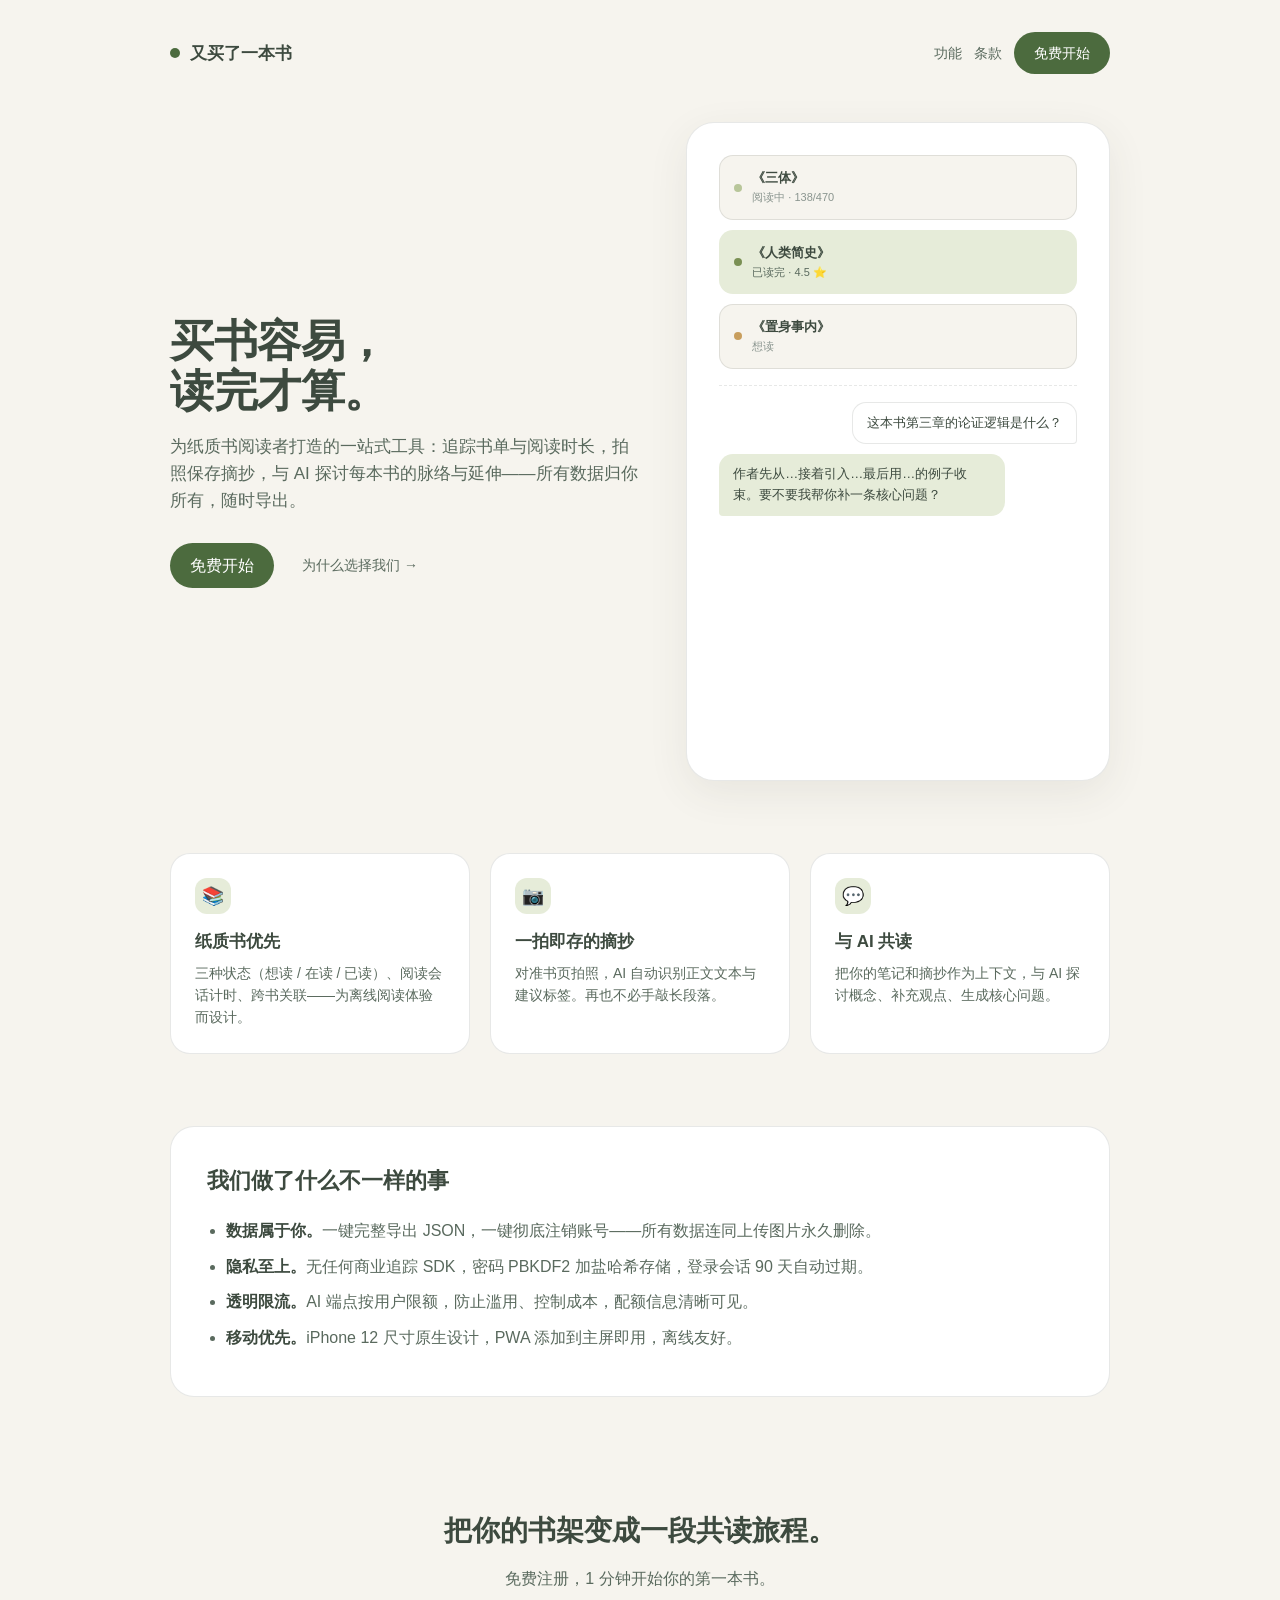
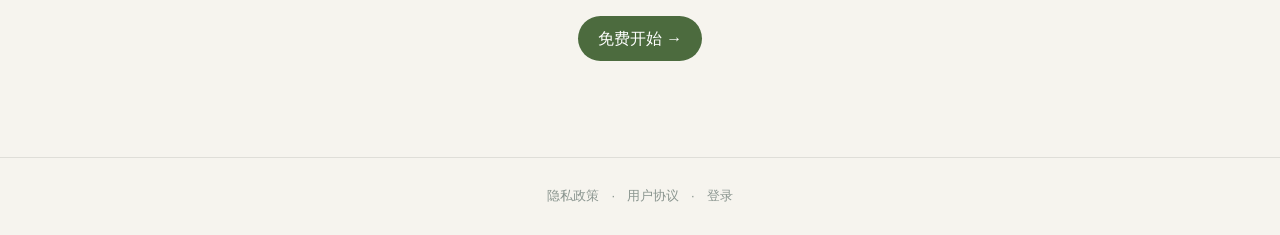
==== landing.html @ 341a68e0 "feat: P2 落地页（landing.html） - 新增 /landing.html：移动友好的产品介绍页   - Hero: 标题 + tagline + 静态 mock 截图（书架卡片 + " ====
<!doctype html>
<html lang="zh-CN">
<head>
  <meta charset="utf-8" />
  <meta name="viewport" content="width=device-width, initial-scale=1, viewport-fit=cover" />
  <title>又买了一本书 · 与你的纸质书共读</title>
  <meta name="description" content="为纸质书阅读者打造的 iPhone 优先工具：追踪书单与阅读时长、拍照保存摘抄、与 AI 探讨每本书的脉络与延伸。" />
  <link rel="apple-touch-icon" href="/apple-touch-icon.png" />
  <style>
    :root {
      --ink: #3d4a3f;
      --ink-soft: #5a6a5e;
      --ink-muted: #8a958f;
      --bg: #f6f4ee;
      --surface: #ffffff;
      --sage: #e6ecd9;
      --sage-strong: #4c6b3e;
      --accent: #b8c69a;
      --border: rgba(60, 70, 60, .12);
      --shadow: 0 12px 40px rgba(60, 60, 50, .08);
    }
    * { box-sizing: border-box; }
    html, body { margin: 0; padding: 0; }
    body {
      font-family: -apple-system, BlinkMacSystemFont, "Helvetica Neue", "PingFang SC", "Microsoft YaHei", sans-serif;
      background: var(--bg);
      color: var(--ink);
      line-height: 1.6;
      -webkit-font-smoothing: antialiased;
    }
    a { color: var(--sage-strong); }
    .landing { max-width: 980px; margin: 0 auto; padding: 32px 20px 48px; }
    .nav {
      display: flex;
      justify-content: space-between;
      align-items: center;
      gap: 16px;
      margin-bottom: 48px;
    }
    .brand { display: flex; align-items: center; gap: 10px; font-size: 17px; font-weight: 600; }
    .brand-dot {
      width: 10px; height: 10px; border-radius: 50%;
      background: var(--sage-strong);
    }
    .nav-actions { display: flex; gap: 12px; align-items: center; font-size: 14px; }
    .nav-link { color: var(--ink-soft); text-decoration: none; }
    .nav-link:hover { color: var(--ink); }
    .btn-primary {
      display: inline-flex;
      align-items: center;
      justify-content: center;
      padding: 10px 20px;
      background: var(--sage-strong);
      color: #fff;
      border-radius: 999px;
      font-weight: 500;
      text-decoration: none;
      transition: transform .15s, box-shadow .15s;
    }
    .btn-primary:hover { transform: translateY(-1px); box-shadow: var(--shadow); color: #fff; }

    .hero {
      display: grid;
      grid-template-columns: 1.05fr .95fr;
      gap: 48px;
      align-items: center;
      margin-bottom: 72px;
    }
    .hero-title {
      font-size: 44px;
      line-height: 1.15;
      letter-spacing: -.5px;
      margin: 0 0 16px;
    }
    .hero-subtitle {
      font-size: 17px;
      color: var(--ink-soft);
      margin: 0 0 28px;
      max-width: 480px;
    }
    .hero-ctas { display: flex; gap: 12px; flex-wrap: wrap; }
    .hero-cta-secondary {
      display: inline-flex;
      align-items: center;
      padding: 10px 16px;
      color: var(--ink-soft);
      text-decoration: none;
      font-size: 14px;
    }
    .hero-art {
      background: var(--surface);
      border-radius: 28px;
      padding: 32px;
      box-shadow: var(--shadow);
      border: 1px solid var(--border);
      aspect-ratio: 9 / 14;
      display: flex;
      flex-direction: column;
      gap: 10px;
      overflow: hidden;
      position: relative;
    }
    .mock-row {
      background: var(--bg);
      border-radius: 14px;
      padding: 12px 14px;
      font-size: 13px;
      color: var(--ink-soft);
      display: flex;
      align-items: center;
      gap: 10px;
      border: 1px solid var(--border);
    }
    .mock-row strong { color: var(--ink); font-weight: 600; }
    .mock-dot { width: 8px; height: 8px; border-radius: 50%; background: var(--accent); flex-shrink: 0; }
    .mock-row.sage { background: var(--sage); border-color: transparent; color: var(--ink); }
    .mock-bubble {
      background: var(--sage);
      border-radius: 14px 14px 14px 4px;
      padding: 10px 14px;
      font-size: 13px;
      color: var(--ink);
      align-self: flex-start;
      max-width: 80%;
    }
    .mock-bubble.user {
      background: var(--surface);
      border: 1px solid var(--border);
      border-radius: 14px 14px 4px 14px;
      align-self: flex-end;
    }

    .features {
      display: grid;
      grid-template-columns: repeat(3, 1fr);
      gap: 20px;
      margin-bottom: 72px;
    }
    .feature {
      background: var(--surface);
      border: 1px solid var(--border);
      border-radius: 20px;
      padding: 24px;
    }
    .feature-icon {
      width: 36px; height: 36px;
      border-radius: 12px;
      background: var(--sage);
      display: inline-flex;
      align-items: center;
      justify-content: center;
      margin-bottom: 14px;
      font-size: 18px;
    }
    .feature h3 { margin: 0 0 6px; font-size: 17px; }
    .feature p { margin: 0; font-size: 14px; color: var(--ink-soft); }

    .why {
      background: var(--surface);
      border: 1px solid var(--border);
      border-radius: 24px;
      padding: 36px;
      margin-bottom: 64px;
    }
    .why h2 { margin: 0 0 20px; font-size: 22px; }
    .why ul { margin: 0; padding-left: 1.2em; color: var(--ink-soft); }
    .why li { margin-bottom: 10px; }
    .why li strong { color: var(--ink); }

    .cta-final {
      text-align: center;
      padding: 48px 24px;
    }
    .cta-final h2 { font-size: 28px; margin: 0 0 12px; }
    .cta-final p { color: var(--ink-soft); margin: 0 0 24px; }

    footer {
      border-top: 1px solid var(--border);
      padding: 28px 0;
      text-align: center;
      font-size: 13px;
      color: var(--ink-muted);
    }
    footer a { color: var(--ink-muted); text-decoration: none; margin: 0 12px; }
    footer a:hover { color: var(--ink); }

    @media (max-width: 720px) {
      .hero { grid-template-columns: 1fr; gap: 28px; margin-bottom: 48px; }
      .hero-title { font-size: 32px; }
      .features { grid-template-columns: 1fr; gap: 14px; margin-bottom: 48px; }
      .why { padding: 24px; }
      .nav-actions .nav-link { display: none; }
      .hero-art { max-width: 320px; margin: 0 auto; aspect-ratio: 9 / 12; }
    }
  </style>
</head>
<body>
  <main class="landing">
    <nav class="nav">
      <div class="brand">
        <span class="brand-dot"></span>
        <span>又买了一本书</span>
      </div>
      <div class="nav-actions">
        <a class="nav-link" href="#features">功能</a>
        <a class="nav-link" href="/terms.html">条款</a>
        <a class="btn-primary" href="/">免费开始</a>
      </div>
    </nav>

    <section class="hero">
      <div>
        <h1 class="hero-title">买书容易，<br/>读完才算。</h1>
        <p class="hero-subtitle">为纸质书阅读者打造的一站式工具：追踪书单与阅读时长，拍照保存摘抄，与 AI 探讨每本书的脉络与延伸——所有数据归你所有，随时导出。</p>
        <div class="hero-ctas">
          <a class="btn-primary" href="/">免费开始</a>
          <a class="hero-cta-secondary" href="#why">为什么选择我们 →</a>
        </div>
      </div>
      <div class="hero-art" aria-hidden="true">
        <div class="mock-row"><span class="mock-dot"></span><div><strong>《三体》</strong><div style="font-size:11px;color:var(--ink-muted);">阅读中 · 138/470</div></div></div>
        <div class="mock-row sage"><span class="mock-dot" style="background:#7a9054"></span><div><strong>《人类简史》</strong><div style="font-size:11px;color:var(--ink-soft);">已读完 · 4.5 ⭐</div></div></div>
        <div class="mock-row"><span class="mock-dot" style="background:#c89e5d"></span><div><strong>《置身事内》</strong><div style="font-size:11px;color:var(--ink-muted);">想读</div></div></div>
        <div style="border-top:1px dashed var(--border);margin:6px 0;"></div>
        <div class="mock-bubble user">这本书第三章的论证逻辑是什么？</div>
        <div class="mock-bubble">作者先从…接着引入…最后用…的例子收束。要不要我帮你补一条核心问题？</div>
      </div>
    </section>

    <section id="features" class="features">
      <article class="feature">
        <div class="feature-icon">📚</div>
        <h3>纸质书优先</h3>
        <p>三种状态（想读 / 在读 / 已读）、阅读会话计时、跨书关联——为离线阅读体验而设计。</p>
      </article>
      <article class="feature">
        <div class="feature-icon">📷</div>
        <h3>一拍即存的摘抄</h3>
        <p>对准书页拍照，AI 自动识别正文文本与建议标签。再也不必手敲长段落。</p>
      </article>
      <article class="feature">
        <div class="feature-icon">💬</div>
        <h3>与 AI 共读</h3>
        <p>把你的笔记和摘抄作为上下文，与 AI 探讨概念、补充观点、生成核心问题。</p>
      </article>
    </section>

    <section id="why" class="why">
      <h2>我们做了什么不一样的事</h2>
      <ul>
        <li><strong>数据属于你。</strong>一键完整导出 JSON，一键彻底注销账号——所有数据连同上传图片永久删除。</li>
        <li><strong>隐私至上。</strong>无任何商业追踪 SDK，密码 PBKDF2 加盐哈希存储，登录会话 90 天自动过期。</li>
        <li><strong>透明限流。</strong>AI 端点按用户限额，防止滥用、控制成本，配额信息清晰可见。</li>
        <li><strong>移动优先。</strong>iPhone 12 尺寸原生设计，PWA 添加到主屏即用，离线友好。</li>
      </ul>
    </section>

    <section class="cta-final">
      <h2>把你的书架变成一段共读旅程。</h2>
      <p>免费注册，1 分钟开始你的第一本书。</p>
      <a class="btn-primary" href="/">免费开始 →</a>
    </section>
  </main>

  <footer>
    <a href="/privacy.html">隐私政策</a>·<a href="/terms.html">用户协议</a>·<a href="/">登录</a>
  </footer>
</body>
</html>
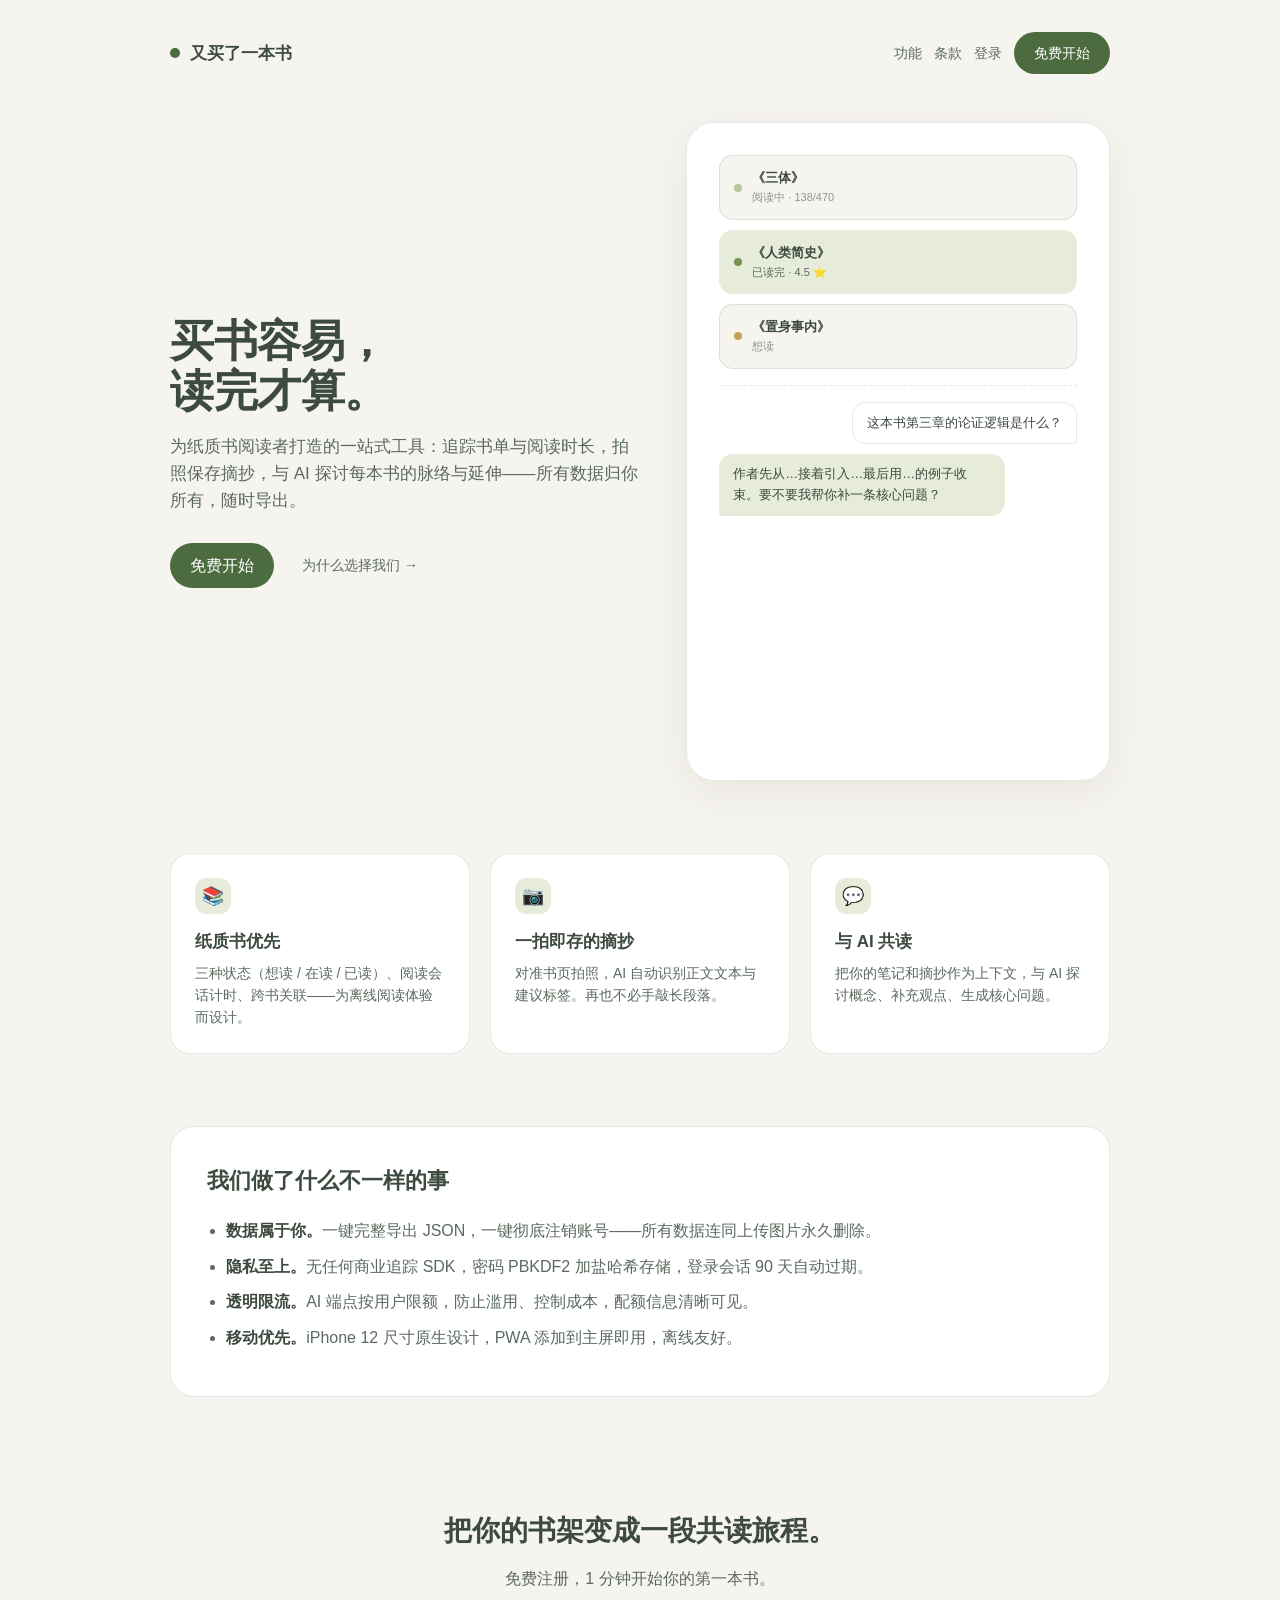
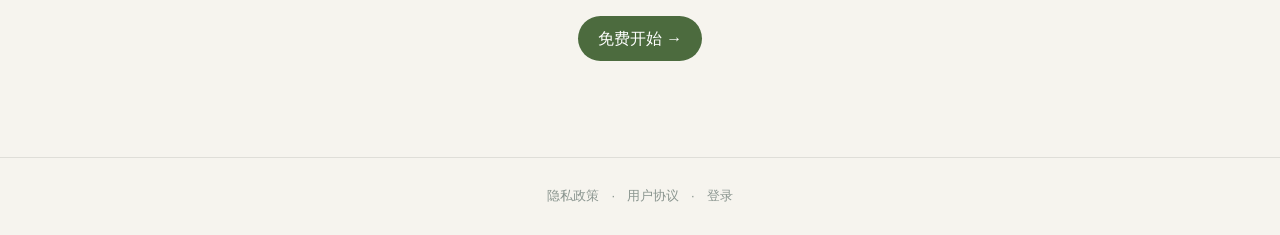
==== commit 89b43b90: "fix(ux): landing 改为根路径入口 + 「免费开始」深链注册表单 用户反馈：分享根域名时进的是空白书单（应该是落地页），落地页的 CTA 跳过去也只到空白书单（应该到注册表单）。  路由" ====
--- a/landing.html
+++ b/landing.html
@@ -6,6 +6,18 @@
   <title>又买了一本书 · 与你的纸质书共读</title>
   <meta name="description" content="为纸质书阅读者打造的 iPhone 优先工具：追踪书单与阅读时长、拍照保存摘抄、与 AI 探讨每本书的脉络与延伸。" />
   <link rel="apple-touch-icon" href="/apple-touch-icon.png" />
+  <script>
+    // Already signed-in visitors should never see the landing page — bounce
+    // them straight into the app. This runs synchronously before any paint
+    // so there's no flash of marketing content for returning users.
+    (function () {
+      try {
+        if (localStorage.getItem("paper-reading-auth-token-v1")) {
+          location.replace("/app");
+        }
+      } catch (e) { /* private mode etc. — fall through to landing */ }
+    })();
+  </script>
   <style>
     :root {
       --ink: #3d4a3f;
@@ -204,7 +216,8 @@
       <div class="nav-actions">
         <a class="nav-link" href="#features">功能</a>
         <a class="nav-link" href="/terms.html">条款</a>
-        <a class="btn-primary" href="/">免费开始</a>
+        <a class="nav-link" href="/app">登录</a>
+        <a class="btn-primary" href="/app#signup">免费开始</a>
       </div>
     </nav>
 
@@ -213,7 +226,7 @@
         <h1 class="hero-title">买书容易，<br/>读完才算。</h1>
         <p class="hero-subtitle">为纸质书阅读者打造的一站式工具：追踪书单与阅读时长，拍照保存摘抄，与 AI 探讨每本书的脉络与延伸——所有数据归你所有，随时导出。</p>
         <div class="hero-ctas">
-          <a class="btn-primary" href="/">免费开始</a>
+          <a class="btn-primary" href="/app#signup">免费开始</a>
           <a class="hero-cta-secondary" href="#why">为什么选择我们 →</a>
         </div>
       </div>
@@ -258,12 +271,12 @@
     <section class="cta-final">
       <h2>把你的书架变成一段共读旅程。</h2>
       <p>免费注册，1 分钟开始你的第一本书。</p>
-      <a class="btn-primary" href="/">免费开始 →</a>
+      <a class="btn-primary" href="/app#signup">免费开始 →</a>
     </section>
   </main>
 
   <footer>
-    <a href="/privacy.html">隐私政策</a>·<a href="/terms.html">用户协议</a>·<a href="/">登录</a>
+    <a href="/privacy.html">隐私政策</a>·<a href="/terms.html">用户协议</a>·<a href="/app">登录</a>
   </footer>
 </body>
 </html>
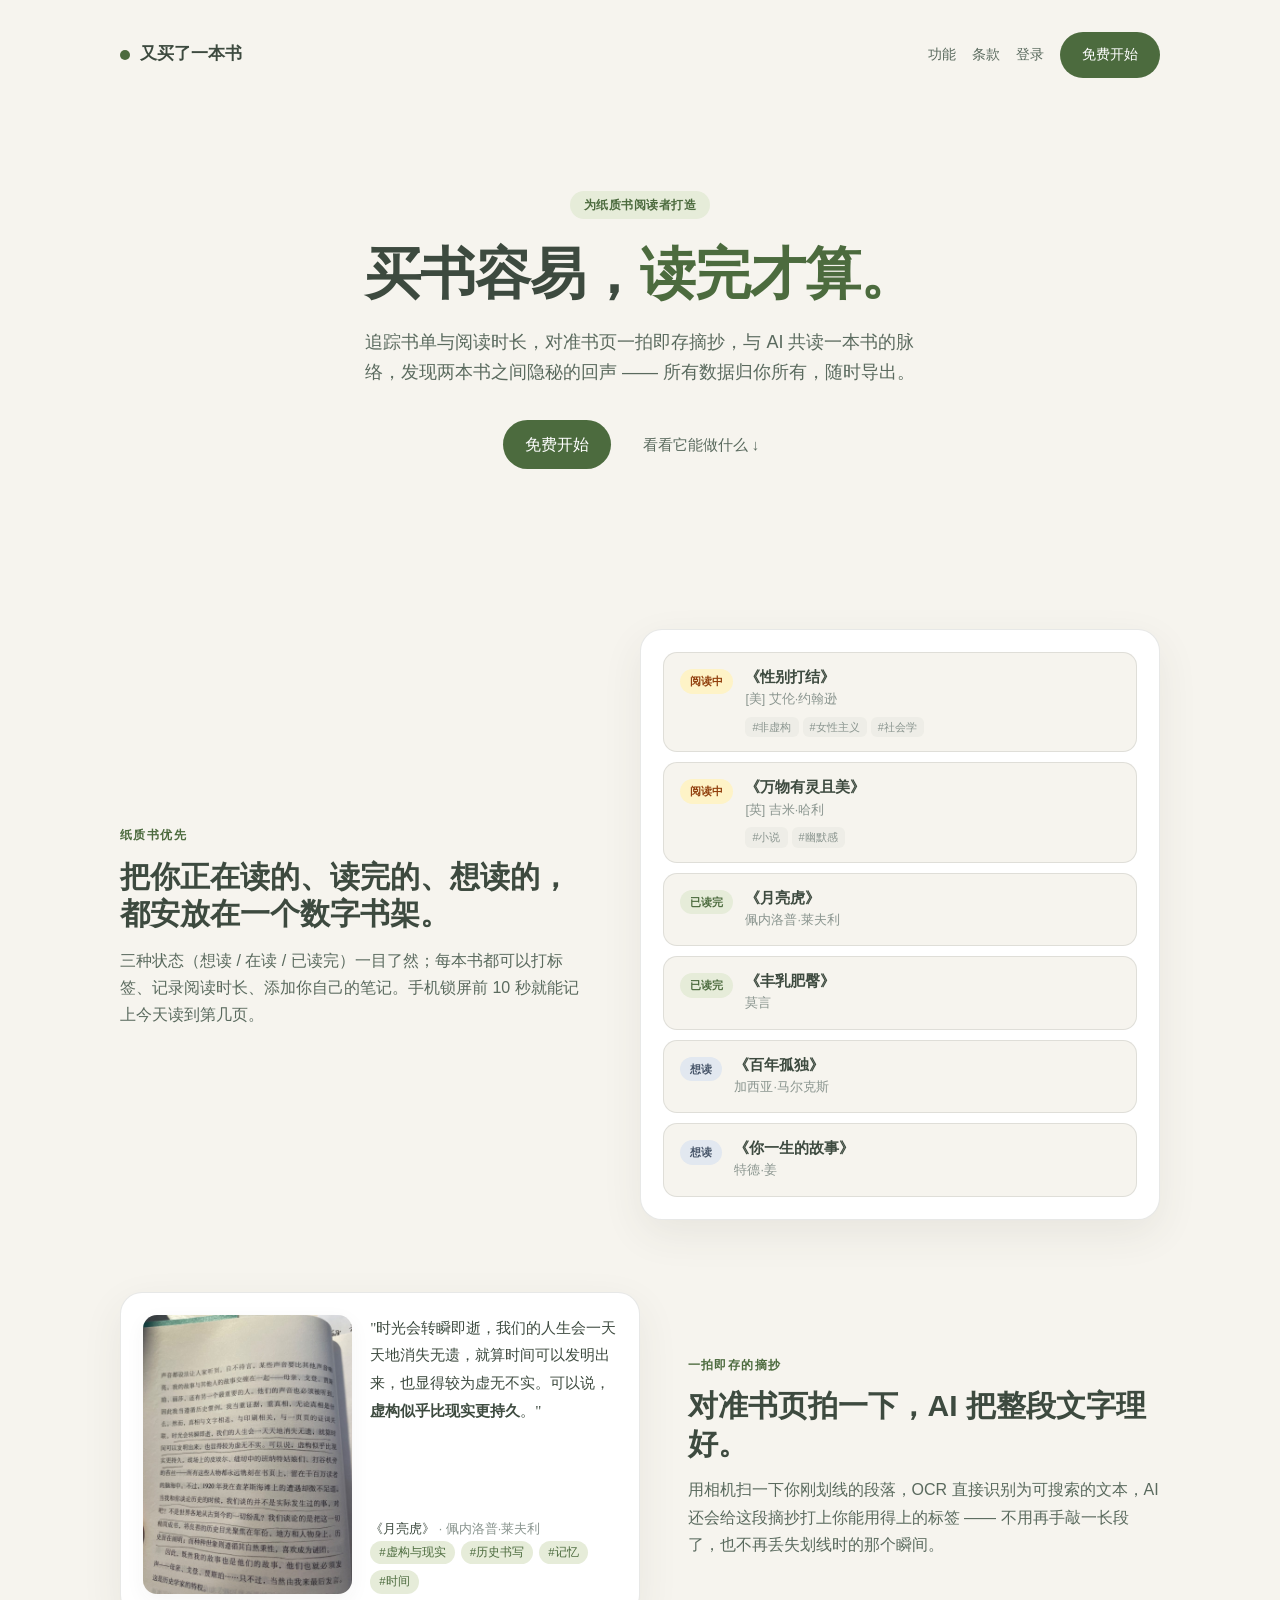
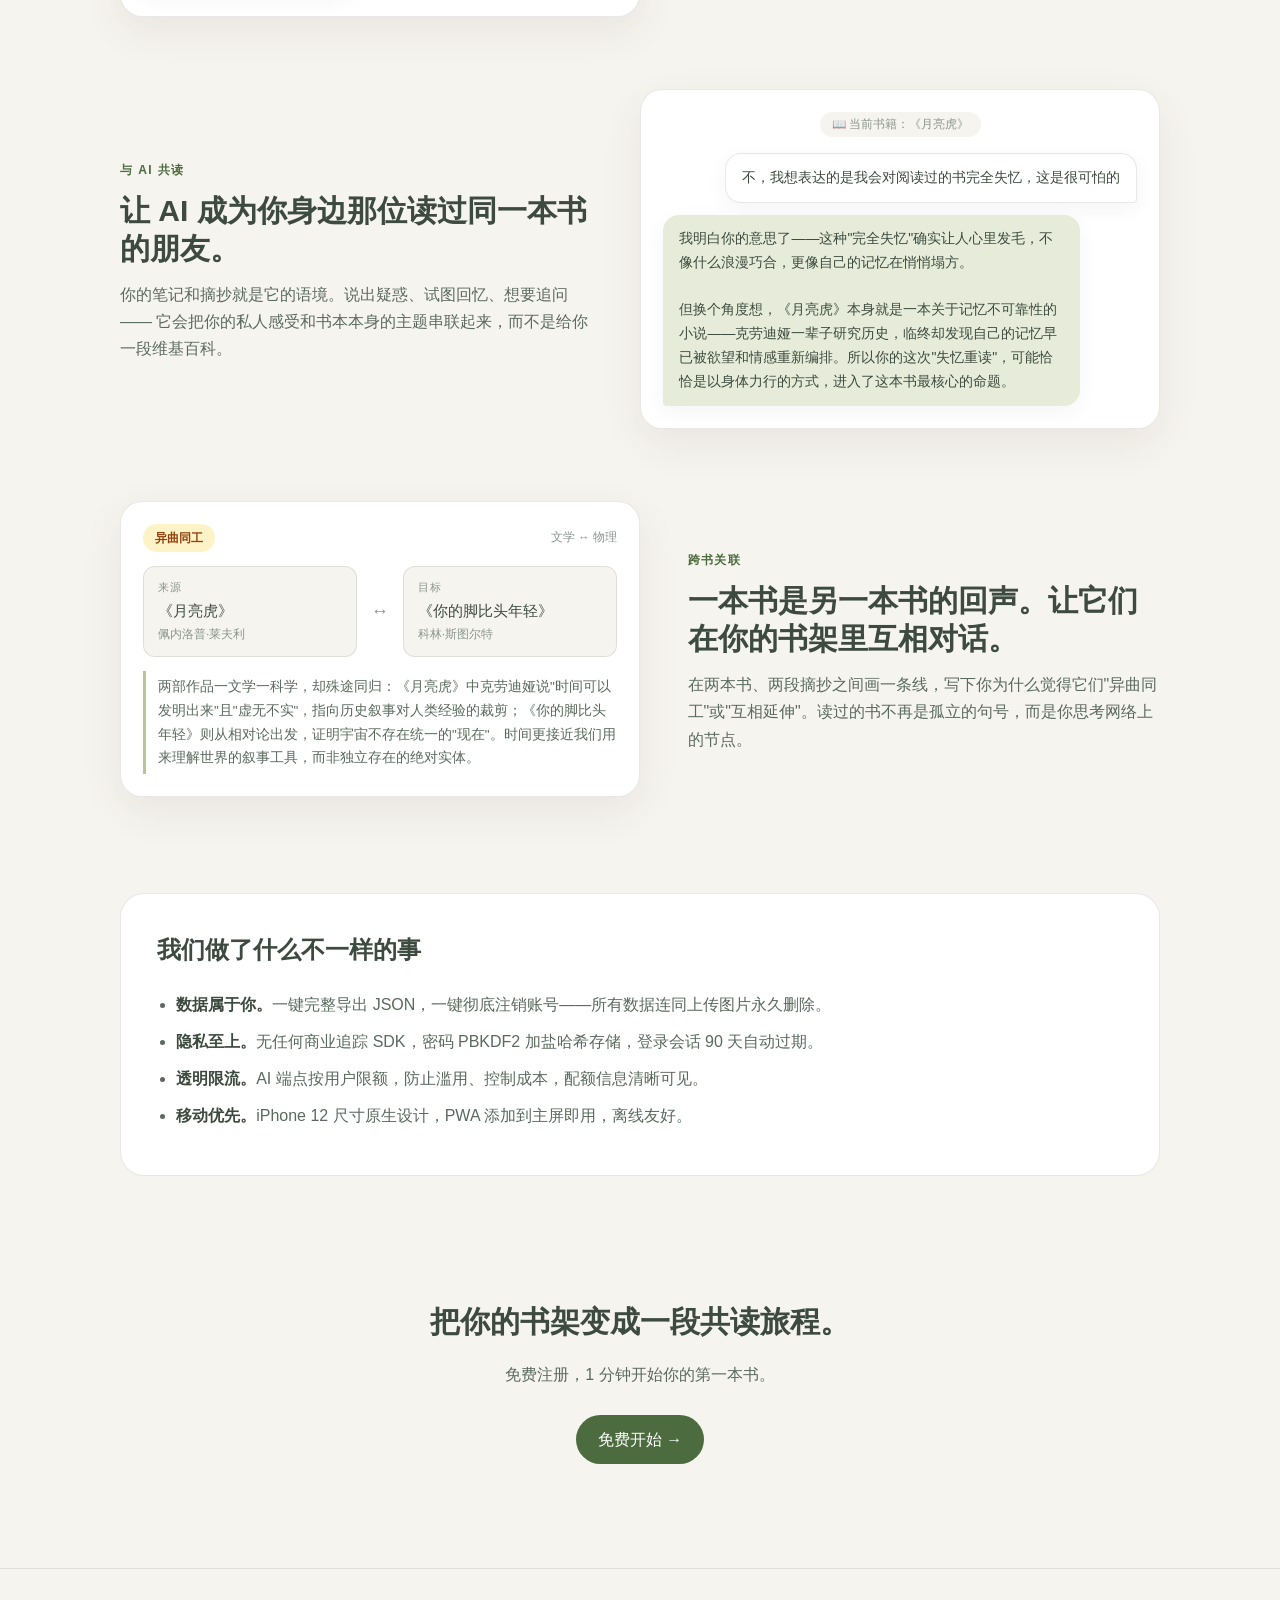
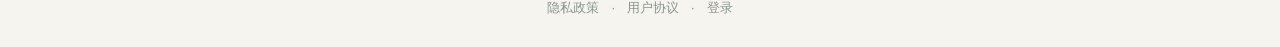
==== commit 089d2793: "feat(landing): 4 个 feature showcase 用真实账号素材重写 去掉旧的静态 hero mock（书架+对话气泡的纯 CSS 模拟），替换为 4 段 真实示例展示。所有内容" ====
--- a/landing.html
+++ b/landing.html
@@ -4,7 +4,7 @@
   <meta charset="utf-8" />
   <meta name="viewport" content="width=device-width, initial-scale=1, viewport-fit=cover" />
   <title>又买了一本书 · 与你的纸质书共读</title>
-  <meta name="description" content="为纸质书阅读者打造的 iPhone 优先工具：追踪书单与阅读时长、拍照保存摘抄、与 AI 探讨每本书的脉络与延伸。" />
+  <meta name="description" content="为纸质书阅读者打造的 iPhone 优先工具：追踪书单、拍照保存摘抄、与 AI 探讨每本书、发现书与书之间的回声。" />
   <link rel="apple-touch-icon" href="/apple-touch-icon.png" />
   <script>
     // Already signed-in visitors should never see the landing page — bounce
@@ -27,9 +27,14 @@
       --surface: #ffffff;
       --sage: #e6ecd9;
       --sage-strong: #4c6b3e;
+      --amber-bg: #fef3c7;
+      --amber-fg: #92400e;
+      --slate-bg: #e2e8f0;
+      --slate-fg: #475569;
       --accent: #b8c69a;
       --border: rgba(60, 70, 60, .12);
-      --shadow: 0 12px 40px rgba(60, 60, 50, .08);
+      --shadow: 0 14px 40px rgba(60, 60, 50, .08);
+      --shadow-soft: 0 6px 20px rgba(60, 60, 50, .05);
     }
     * { box-sizing: border-box; }
     html, body { margin: 0; padding: 0; }
@@ -37,31 +42,30 @@
       font-family: -apple-system, BlinkMacSystemFont, "Helvetica Neue", "PingFang SC", "Microsoft YaHei", sans-serif;
       background: var(--bg);
       color: var(--ink);
-      line-height: 1.6;
+      line-height: 1.7;
       -webkit-font-smoothing: antialiased;
     }
     a { color: var(--sage-strong); }
-    .landing { max-width: 980px; margin: 0 auto; padding: 32px 20px 48px; }
+    .landing { max-width: 1080px; margin: 0 auto; padding: 32px 20px 48px; }
+
+    /* ── Nav ──────────────────────────────────────────────────────── */
     .nav {
       display: flex;
       justify-content: space-between;
       align-items: center;
       gap: 16px;
-      margin-bottom: 48px;
+      margin-bottom: 56px;
     }
     .brand { display: flex; align-items: center; gap: 10px; font-size: 17px; font-weight: 600; }
-    .brand-dot {
-      width: 10px; height: 10px; border-radius: 50%;
-      background: var(--sage-strong);
-    }
-    .nav-actions { display: flex; gap: 12px; align-items: center; font-size: 14px; }
+    .brand-dot { width: 10px; height: 10px; border-radius: 50%; background: var(--sage-strong); }
+    .nav-actions { display: flex; gap: 16px; align-items: center; font-size: 14px; }
     .nav-link { color: var(--ink-soft); text-decoration: none; }
     .nav-link:hover { color: var(--ink); }
     .btn-primary {
       display: inline-flex;
       align-items: center;
       justify-content: center;
-      padding: 10px 20px;
+      padding: 11px 22px;
       background: var(--sage-strong);
       color: #fff;
       border-radius: 999px;
@@ -71,120 +75,317 @@
     }
     .btn-primary:hover { transform: translateY(-1px); box-shadow: var(--shadow); color: #fff; }
 
+    /* ── Hero (text-focused, no mock) ─────────────────────────────── */
     .hero {
-      display: grid;
-      grid-template-columns: 1.05fr .95fr;
-      gap: 48px;
-      align-items: center;
-      margin-bottom: 72px;
+      text-align: center;
+      padding: 56px 24px 88px;
+      max-width: 760px;
+      margin: 0 auto;
+    }
+    .hero-eyebrow {
+      display: inline-block;
+      padding: 4px 14px;
+      border-radius: 999px;
+      background: var(--sage);
+      color: var(--sage-strong);
+      font-size: 12px;
+      font-weight: 600;
+      letter-spacing: .04em;
+      margin-bottom: 24px;
     }
     .hero-title {
-      font-size: 44px;
-      line-height: 1.15;
-      letter-spacing: -.5px;
-      margin: 0 0 16px;
+      font-size: 56px;
+      line-height: 1.1;
+      letter-spacing: -1px;
+      margin: 0 0 22px;
+      font-weight: 600;
+    }
+    .hero-title em {
+      font-style: normal;
+      color: var(--sage-strong);
     }
     .hero-subtitle {
-      font-size: 17px;
+      font-size: 18px;
       color: var(--ink-soft);
-      margin: 0 0 28px;
-      max-width: 480px;
-    }
-    .hero-ctas { display: flex; gap: 12px; flex-wrap: wrap; }
+      margin: 0 auto 32px;
+      max-width: 580px;
+    }
+    .hero-ctas {
+      display: flex;
+      justify-content: center;
+      gap: 14px;
+      flex-wrap: wrap;
+    }
     .hero-cta-secondary {
       display: inline-flex;
       align-items: center;
-      padding: 10px 16px;
+      padding: 11px 18px;
       color: var(--ink-soft);
       text-decoration: none;
-      font-size: 14px;
-    }
-    .hero-art {
+      font-size: 15px;
+    }
+
+    /* ── Showcase: shared shell ───────────────────────────────────── */
+    .showcase {
+      display: grid;
+      grid-template-columns: 1fr 1.1fr;
+      gap: 48px;
+      align-items: center;
+      margin: 72px 0;
+    }
+    .showcase.flip { grid-template-columns: 1.1fr 1fr; }
+    .showcase.flip .showcase-text { order: 2; }
+    .showcase.flip .showcase-visual { order: 1; }
+
+    .showcase-eyebrow {
+      display: inline-block;
+      font-size: 12px;
+      font-weight: 600;
+      letter-spacing: .12em;
+      color: var(--sage-strong);
+      text-transform: uppercase;
+      margin-bottom: 12px;
+    }
+    .showcase-title {
+      font-size: 30px;
+      line-height: 1.25;
+      margin: 0 0 14px;
+      font-weight: 600;
+    }
+    .showcase-desc {
+      font-size: 16px;
+      color: var(--ink-soft);
+      margin: 0;
+    }
+
+    .showcase-visual {
       background: var(--surface);
-      border-radius: 28px;
-      padding: 32px;
+      border-radius: 22px;
       box-shadow: var(--shadow);
+      padding: 22px;
       border: 1px solid var(--border);
-      aspect-ratio: 9 / 14;
+      position: relative;
+    }
+
+    /* ── Showcase 1: typography bookshelf ─────────────────────────── */
+    .bookshelf-card { display: flex; flex-direction: column; gap: 10px; }
+    .book-row {
+      display: grid;
+      grid-template-columns: auto 1fr;
+      gap: 12px;
+      align-items: start;
+      padding: 14px 16px;
+      background: var(--bg);
+      border-radius: 14px;
+      border: 1px solid var(--border);
+    }
+    .book-status {
+      font-size: 11px;
+      font-weight: 600;
+      padding: 3px 10px;
+      border-radius: 999px;
+      align-self: start;
+      white-space: nowrap;
+      margin-top: 2px;
+    }
+    .book-status--reading { background: var(--amber-bg); color: var(--amber-fg); }
+    .book-status--finished { background: var(--sage); color: var(--sage-strong); }
+    .book-status--wishlist { background: var(--slate-bg); color: var(--slate-fg); }
+    .book-meta { min-width: 0; }
+    .book-title {
+      font-size: 15px;
+      font-weight: 600;
+      color: var(--ink);
+      margin: 0;
+      line-height: 1.35;
+    }
+    .book-author {
+      font-size: 12.5px;
+      color: var(--ink-muted);
+      margin-top: 2px;
+    }
+    .book-tags {
+      display: flex;
+      flex-wrap: wrap;
+      gap: 4px;
+      margin-top: 6px;
+    }
+    .book-tag {
+      font-size: 11px;
+      color: var(--ink-muted);
+      background: rgba(60, 70, 60, .04);
+      padding: 1px 7px;
+      border-radius: 6px;
+    }
+
+    /* ── Showcase 2: quote with photo + OCR text ──────────────────── */
+    .quote-card {
+      display: grid;
+      grid-template-columns: 0.85fr 1fr;
+      gap: 18px;
+      align-items: stretch;
+    }
+    .quote-photo {
+      border-radius: 14px;
+      overflow: hidden;
+      background: var(--bg);
+      aspect-ratio: 3/4;
+      box-shadow: var(--shadow-soft);
+    }
+    .quote-photo img {
+      width: 100%; height: 100%;
+      object-fit: cover;
+      display: block;
+    }
+    .quote-body {
       display: flex;
       flex-direction: column;
-      gap: 10px;
-      overflow: hidden;
-      position: relative;
-    }
-    .mock-row {
+      justify-content: space-between;
+      gap: 14px;
+    }
+    .quote-text {
+      font-family: "Songti SC", "STSong", serif;
+      font-size: 15px;
+      line-height: 1.85;
+      color: var(--ink);
+      margin: 0;
+    }
+    .quote-source {
+      font-size: 12.5px;
+      color: var(--ink-muted);
+    }
+    .quote-source strong { color: var(--ink); font-weight: 500; }
+    .quote-tags {
+      display: flex;
+      flex-wrap: wrap;
+      gap: 6px;
+    }
+    .quote-tag {
+      font-size: 11.5px;
+      font-weight: 500;
+      padding: 2px 9px;
+      border-radius: 999px;
+      background: var(--sage);
+      color: var(--sage-strong);
+    }
+
+    /* ── Showcase 3: chat bubbles ─────────────────────────────────── */
+    .chat-card { display: flex; flex-direction: column; gap: 12px; }
+    .chat-context {
+      align-self: center;
+      font-size: 11.5px;
+      padding: 3px 12px;
+      border-radius: 999px;
       background: var(--bg);
-      border-radius: 14px;
-      padding: 12px 14px;
-      font-size: 13px;
-      color: var(--ink-soft);
+      color: var(--ink-muted);
+      margin-bottom: 4px;
+    }
+    .chat-bubble {
+      max-width: 88%;
+      padding: 12px 16px;
+      border-radius: 16px;
+      font-size: 14px;
+      line-height: 1.7;
+      box-shadow: var(--shadow-soft);
+    }
+    .chat-bubble.user {
+      align-self: flex-end;
+      background: #fff;
+      border: 1px solid var(--border);
+      border-bottom-right-radius: 4px;
+      color: var(--ink);
+    }
+    .chat-bubble.ai {
+      align-self: flex-start;
+      background: var(--sage);
+      border-bottom-left-radius: 4px;
+      color: var(--ink);
+    }
+
+    /* ── Showcase 4: connection card ──────────────────────────────── */
+    .conn-card { display: flex; flex-direction: column; gap: 14px; }
+    .conn-header {
       display: flex;
       align-items: center;
-      gap: 10px;
+      justify-content: space-between;
+      gap: 12px;
+    }
+    .conn-kind {
+      display: inline-flex;
+      padding: 4px 12px;
+      border-radius: 999px;
+      background: var(--amber-bg);
+      color: var(--amber-fg);
+      font-size: 12px;
+      font-weight: 600;
+    }
+    .conn-meta {
+      font-size: 11.5px;
+      color: var(--ink-muted);
+    }
+    .conn-sides {
+      display: grid;
+      grid-template-columns: 1fr auto 1fr;
+      align-items: center;
+      gap: 14px;
+    }
+    .conn-side {
+      background: var(--bg);
+      border-radius: 12px;
       border: 1px solid var(--border);
-    }
-    .mock-row strong { color: var(--ink); font-weight: 600; }
-    .mock-dot { width: 8px; height: 8px; border-radius: 50%; background: var(--accent); flex-shrink: 0; }
-    .mock-row.sage { background: var(--sage); border-color: transparent; color: var(--ink); }
-    .mock-bubble {
-      background: var(--sage);
-      border-radius: 14px 14px 14px 4px;
-      padding: 10px 14px;
-      font-size: 13px;
+      padding: 12px 14px;
+    }
+    .conn-side-label {
+      font-size: 10.5px;
+      letter-spacing: .08em;
+      color: var(--ink-muted);
+      text-transform: uppercase;
+      margin-bottom: 4px;
+    }
+    .conn-side-title {
+      font-family: "Songti SC", "STSong", serif;
+      font-size: 15px;
+      font-weight: 500;
       color: var(--ink);
-      align-self: flex-start;
-      max-width: 80%;
-    }
-    .mock-bubble.user {
-      background: var(--surface);
-      border: 1px solid var(--border);
-      border-radius: 14px 14px 4px 14px;
-      align-self: flex-end;
-    }
-
-    .features {
-      display: grid;
-      grid-template-columns: repeat(3, 1fr);
-      gap: 20px;
-      margin-bottom: 72px;
-    }
-    .feature {
-      background: var(--surface);
-      border: 1px solid var(--border);
-      border-radius: 20px;
-      padding: 24px;
-    }
-    .feature-icon {
-      width: 36px; height: 36px;
-      border-radius: 12px;
-      background: var(--sage);
-      display: inline-flex;
-      align-items: center;
-      justify-content: center;
-      margin-bottom: 14px;
+      line-height: 1.35;
+    }
+    .conn-side-author {
+      font-size: 12px;
+      color: var(--ink-muted);
+      margin-top: 3px;
+    }
+    .conn-arrow {
+      color: var(--ink-muted);
       font-size: 18px;
     }
-    .feature h3 { margin: 0 0 6px; font-size: 17px; }
-    .feature p { margin: 0; font-size: 14px; color: var(--ink-soft); }
-
+    .conn-thought {
+      font-size: 13.5px;
+      line-height: 1.75;
+      color: var(--ink-soft);
+      border-left: 3px solid var(--accent);
+      padding: 4px 0 4px 12px;
+      margin: 0;
+    }
+
+    /* ── Why us ───────────────────────────────────────────────────── */
     .why {
       background: var(--surface);
       border: 1px solid var(--border);
       border-radius: 24px;
       padding: 36px;
-      margin-bottom: 64px;
-    }
-    .why h2 { margin: 0 0 20px; font-size: 22px; }
+      margin: 96px 0 64px;
+    }
+    .why h2 { margin: 0 0 20px; font-size: 24px; }
     .why ul { margin: 0; padding-left: 1.2em; color: var(--ink-soft); }
     .why li { margin-bottom: 10px; }
     .why li strong { color: var(--ink); }
 
     .cta-final {
       text-align: center;
-      padding: 48px 24px;
-    }
-    .cta-final h2 { font-size: 28px; margin: 0 0 12px; }
-    .cta-final p { color: var(--ink-soft); margin: 0 0 24px; }
+      padding: 56px 24px;
+    }
+    .cta-final h2 { font-size: 30px; margin: 0 0 14px; }
+    .cta-final p { color: var(--ink-soft); margin: 0 0 26px; }
 
     footer {
       border-top: 1px solid var(--border);
@@ -196,13 +397,27 @@
     footer a { color: var(--ink-muted); text-decoration: none; margin: 0 12px; }
     footer a:hover { color: var(--ink); }
 
-    @media (max-width: 720px) {
-      .hero { grid-template-columns: 1fr; gap: 28px; margin-bottom: 48px; }
-      .hero-title { font-size: 32px; }
-      .features { grid-template-columns: 1fr; gap: 14px; margin-bottom: 48px; }
-      .why { padding: 24px; }
+    /* ── Mobile ───────────────────────────────────────────────────── */
+    @media (max-width: 760px) {
+      .hero { padding: 24px 12px 60px; }
+      .hero-title { font-size: 36px; letter-spacing: -.5px; }
+      .hero-subtitle { font-size: 16px; }
+      .showcase {
+        grid-template-columns: 1fr;
+        gap: 24px;
+        margin: 56px 0;
+      }
+      .showcase.flip { grid-template-columns: 1fr; }
+      .showcase.flip .showcase-text { order: 1; }
+      .showcase.flip .showcase-visual { order: 2; }
+      .showcase-title { font-size: 24px; }
+      .quote-card { grid-template-columns: 1fr; }
+      .quote-photo { aspect-ratio: 4/3; max-height: 340px; }
+      .why { padding: 24px; margin: 56px 0 48px; }
+      .why h2 { font-size: 20px; }
       .nav-actions .nav-link { display: none; }
-      .hero-art { max-width: 320px; margin: 0 auto; aspect-ratio: 9 / 12; }
+      .conn-sides { grid-template-columns: 1fr; }
+      .conn-arrow { transform: rotate(90deg); justify-self: start; }
     }
   </style>
 </head>
@@ -222,40 +437,154 @@
     </nav>
 
     <section class="hero">
-      <div>
-        <h1 class="hero-title">买书容易，<br/>读完才算。</h1>
-        <p class="hero-subtitle">为纸质书阅读者打造的一站式工具：追踪书单与阅读时长，拍照保存摘抄，与 AI 探讨每本书的脉络与延伸——所有数据归你所有，随时导出。</p>
-        <div class="hero-ctas">
-          <a class="btn-primary" href="/app#signup">免费开始</a>
-          <a class="hero-cta-secondary" href="#why">为什么选择我们 →</a>
+      <span class="hero-eyebrow">为纸质书阅读者打造</span>
+      <h1 class="hero-title">买书容易，<em>读完才算。</em></h1>
+      <p class="hero-subtitle">追踪书单与阅读时长，对准书页一拍即存摘抄，与 AI 共读一本书的脉络，发现两本书之间隐秘的回声 —— 所有数据归你所有，随时导出。</p>
+      <div class="hero-ctas">
+        <a class="btn-primary" href="/app#signup">免费开始</a>
+        <a class="hero-cta-secondary" href="#features">看看它能做什么 ↓</a>
+      </div>
+    </section>
+
+    <div id="features"></div>
+
+    <!-- ─── Showcase 1: 纸质书优先 ──────────────────────────────────── -->
+    <section class="showcase">
+      <div class="showcase-text">
+        <span class="showcase-eyebrow">纸质书优先</span>
+        <h2 class="showcase-title">把你正在读的、读完的、想读的，都安放在一个数字书架。</h2>
+        <p class="showcase-desc">三种状态（想读 / 在读 / 已读完）一目了然；每本书都可以打标签、记录阅读时长、添加你自己的笔记。手机锁屏前 10 秒就能记上今天读到第几页。</p>
+      </div>
+      <div class="showcase-visual">
+        <div class="bookshelf-card">
+          <div class="book-row">
+            <span class="book-status book-status--reading">阅读中</span>
+            <div class="book-meta">
+              <p class="book-title">《性别打结》</p>
+              <div class="book-author">[美] 艾伦·约翰逊</div>
+              <div class="book-tags">
+                <span class="book-tag">#非虚构</span>
+                <span class="book-tag">#女性主义</span>
+                <span class="book-tag">#社会学</span>
+              </div>
+            </div>
+          </div>
+          <div class="book-row">
+            <span class="book-status book-status--reading">阅读中</span>
+            <div class="book-meta">
+              <p class="book-title">《万物有灵且美》</p>
+              <div class="book-author">[英] 吉米·哈利</div>
+              <div class="book-tags">
+                <span class="book-tag">#小说</span>
+                <span class="book-tag">#幽默感</span>
+              </div>
+            </div>
+          </div>
+          <div class="book-row">
+            <span class="book-status book-status--finished">已读完</span>
+            <div class="book-meta">
+              <p class="book-title">《月亮虎》</p>
+              <div class="book-author">佩内洛普·莱夫利</div>
+            </div>
+          </div>
+          <div class="book-row">
+            <span class="book-status book-status--finished">已读完</span>
+            <div class="book-meta">
+              <p class="book-title">《丰乳肥臀》</p>
+              <div class="book-author">莫言</div>
+            </div>
+          </div>
+          <div class="book-row">
+            <span class="book-status book-status--wishlist">想读</span>
+            <div class="book-meta">
+              <p class="book-title">《百年孤独》</p>
+              <div class="book-author">加西亚·马尔克斯</div>
+            </div>
+          </div>
+          <div class="book-row">
+            <span class="book-status book-status--wishlist">想读</span>
+            <div class="book-meta">
+              <p class="book-title">《你一生的故事》</p>
+              <div class="book-author">特德·姜</div>
+            </div>
+          </div>
         </div>
       </div>
-      <div class="hero-art" aria-hidden="true">
-        <div class="mock-row"><span class="mock-dot"></span><div><strong>《三体》</strong><div style="font-size:11px;color:var(--ink-muted);">阅读中 · 138/470</div></div></div>
-        <div class="mock-row sage"><span class="mock-dot" style="background:#7a9054"></span><div><strong>《人类简史》</strong><div style="font-size:11px;color:var(--ink-soft);">已读完 · 4.5 ⭐</div></div></div>
-        <div class="mock-row"><span class="mock-dot" style="background:#c89e5d"></span><div><strong>《置身事内》</strong><div style="font-size:11px;color:var(--ink-muted);">想读</div></div></div>
-        <div style="border-top:1px dashed var(--border);margin:6px 0;"></div>
-        <div class="mock-bubble user">这本书第三章的论证逻辑是什么？</div>
-        <div class="mock-bubble">作者先从…接着引入…最后用…的例子收束。要不要我帮你补一条核心问题？</div>
-      </div>
     </section>
 
-    <section id="features" class="features">
-      <article class="feature">
-        <div class="feature-icon">📚</div>
-        <h3>纸质书优先</h3>
-        <p>三种状态（想读 / 在读 / 已读）、阅读会话计时、跨书关联——为离线阅读体验而设计。</p>
-      </article>
-      <article class="feature">
-        <div class="feature-icon">📷</div>
-        <h3>一拍即存的摘抄</h3>
-        <p>对准书页拍照，AI 自动识别正文文本与建议标签。再也不必手敲长段落。</p>
-      </article>
-      <article class="feature">
-        <div class="feature-icon">💬</div>
-        <h3>与 AI 共读</h3>
-        <p>把你的笔记和摘抄作为上下文，与 AI 探讨概念、补充观点、生成核心问题。</p>
-      </article>
+    <!-- ─── Showcase 2: 一拍即存的摘抄 ───────────────────────────────── -->
+    <section class="showcase flip">
+      <div class="showcase-text">
+        <span class="showcase-eyebrow">一拍即存的摘抄</span>
+        <h2 class="showcase-title">对准书页拍一下，AI 把整段文字理好。</h2>
+        <p class="showcase-desc">用相机扫一下你刚划线的段落，OCR 直接识别为可搜索的文本，AI 还会给这段摘抄打上你能用得上的标签 —— 不用再手敲一长段了，也不再丢失划线时的那个瞬间。</p>
+      </div>
+      <div class="showcase-visual">
+        <div class="quote-card">
+          <div class="quote-photo">
+            <img src="/assets/landing/quote-moontiger.jpeg" alt="《月亮虎》书页摘抄照片" loading="lazy" />
+          </div>
+          <div class="quote-body">
+            <p class="quote-text">"时光会转瞬即逝，我们的人生会一天天地消失无遗，就算时间可以发明出来，也显得较为虚无不实。可以说，<strong>虚构似乎比现实更持久</strong>。"</p>
+            <div>
+              <div class="quote-source"><strong>《月亮虎》</strong> · 佩内洛普·莱夫利</div>
+              <div class="quote-tags">
+                <span class="quote-tag">#虚构与现实</span>
+                <span class="quote-tag">#历史书写</span>
+                <span class="quote-tag">#记忆</span>
+                <span class="quote-tag">#时间</span>
+              </div>
+            </div>
+          </div>
+        </div>
+      </div>
+    </section>
+
+    <!-- ─── Showcase 3: 与 AI 共读 ──────────────────────────────────── -->
+    <section class="showcase">
+      <div class="showcase-text">
+        <span class="showcase-eyebrow">与 AI 共读</span>
+        <h2 class="showcase-title">让 AI 成为你身边那位读过同一本书的朋友。</h2>
+        <p class="showcase-desc">你的笔记和摘抄就是它的语境。说出疑惑、试图回忆、想要追问 —— 它会把你的私人感受和书本本身的主题串联起来，而不是给你一段维基百科。</p>
+      </div>
+      <div class="showcase-visual">
+        <div class="chat-card">
+          <div class="chat-context">📖 当前书籍：《月亮虎》</div>
+          <div class="chat-bubble user">不，我想表达的是我会对阅读过的书完全失忆，这是很可怕的</div>
+          <div class="chat-bubble ai">我明白你的意思了——这种"完全失忆"确实让人心里发毛，不像什么浪漫巧合，更像自己的记忆在悄悄塌方。<br/><br/>但换个角度想，《月亮虎》本身就是一本关于记忆不可靠性的小说——克劳迪娅一辈子研究历史，临终却发现自己的记忆早已被欲望和情感重新编排。所以你的这次"失忆重读"，可能恰恰是以身体力行的方式，进入了这本书最核心的命题。</div>
+        </div>
+      </div>
+    </section>
+
+    <!-- ─── Showcase 4: 跨书关联 ────────────────────────────────────── -->
+    <section class="showcase flip">
+      <div class="showcase-text">
+        <span class="showcase-eyebrow">跨书关联</span>
+        <h2 class="showcase-title">一本书是另一本书的回声。让它们在你的书架里互相对话。</h2>
+        <p class="showcase-desc">在两本书、两段摘抄之间画一条线，写下你为什么觉得它们"异曲同工"或"互相延伸"。读过的书不再是孤立的句号，而是你思考网络上的节点。</p>
+      </div>
+      <div class="showcase-visual">
+        <div class="conn-card">
+          <div class="conn-header">
+            <span class="conn-kind">异曲同工</span>
+            <span class="conn-meta">文学 ↔ 物理</span>
+          </div>
+          <div class="conn-sides">
+            <div class="conn-side">
+              <div class="conn-side-label">来源</div>
+              <div class="conn-side-title">《月亮虎》</div>
+              <div class="conn-side-author">佩内洛普·莱夫利</div>
+            </div>
+            <div class="conn-arrow">↔</div>
+            <div class="conn-side">
+              <div class="conn-side-label">目标</div>
+              <div class="conn-side-title">《你的脚比头年轻》</div>
+              <div class="conn-side-author">科林·斯图尔特</div>
+            </div>
+          </div>
+          <p class="conn-thought">两部作品一文学一科学，却殊途同归：《月亮虎》中克劳迪娅说"时间可以发明出来"且"虚无不实"，指向历史叙事对人类经验的裁剪；《你的脚比头年轻》则从相对论出发，证明宇宙不存在统一的"现在"。时间更接近我们用来理解世界的叙事工具，而非独立存在的绝对实体。</p>
+        </div>
+      </div>
     </section>
 
     <section id="why" class="why">
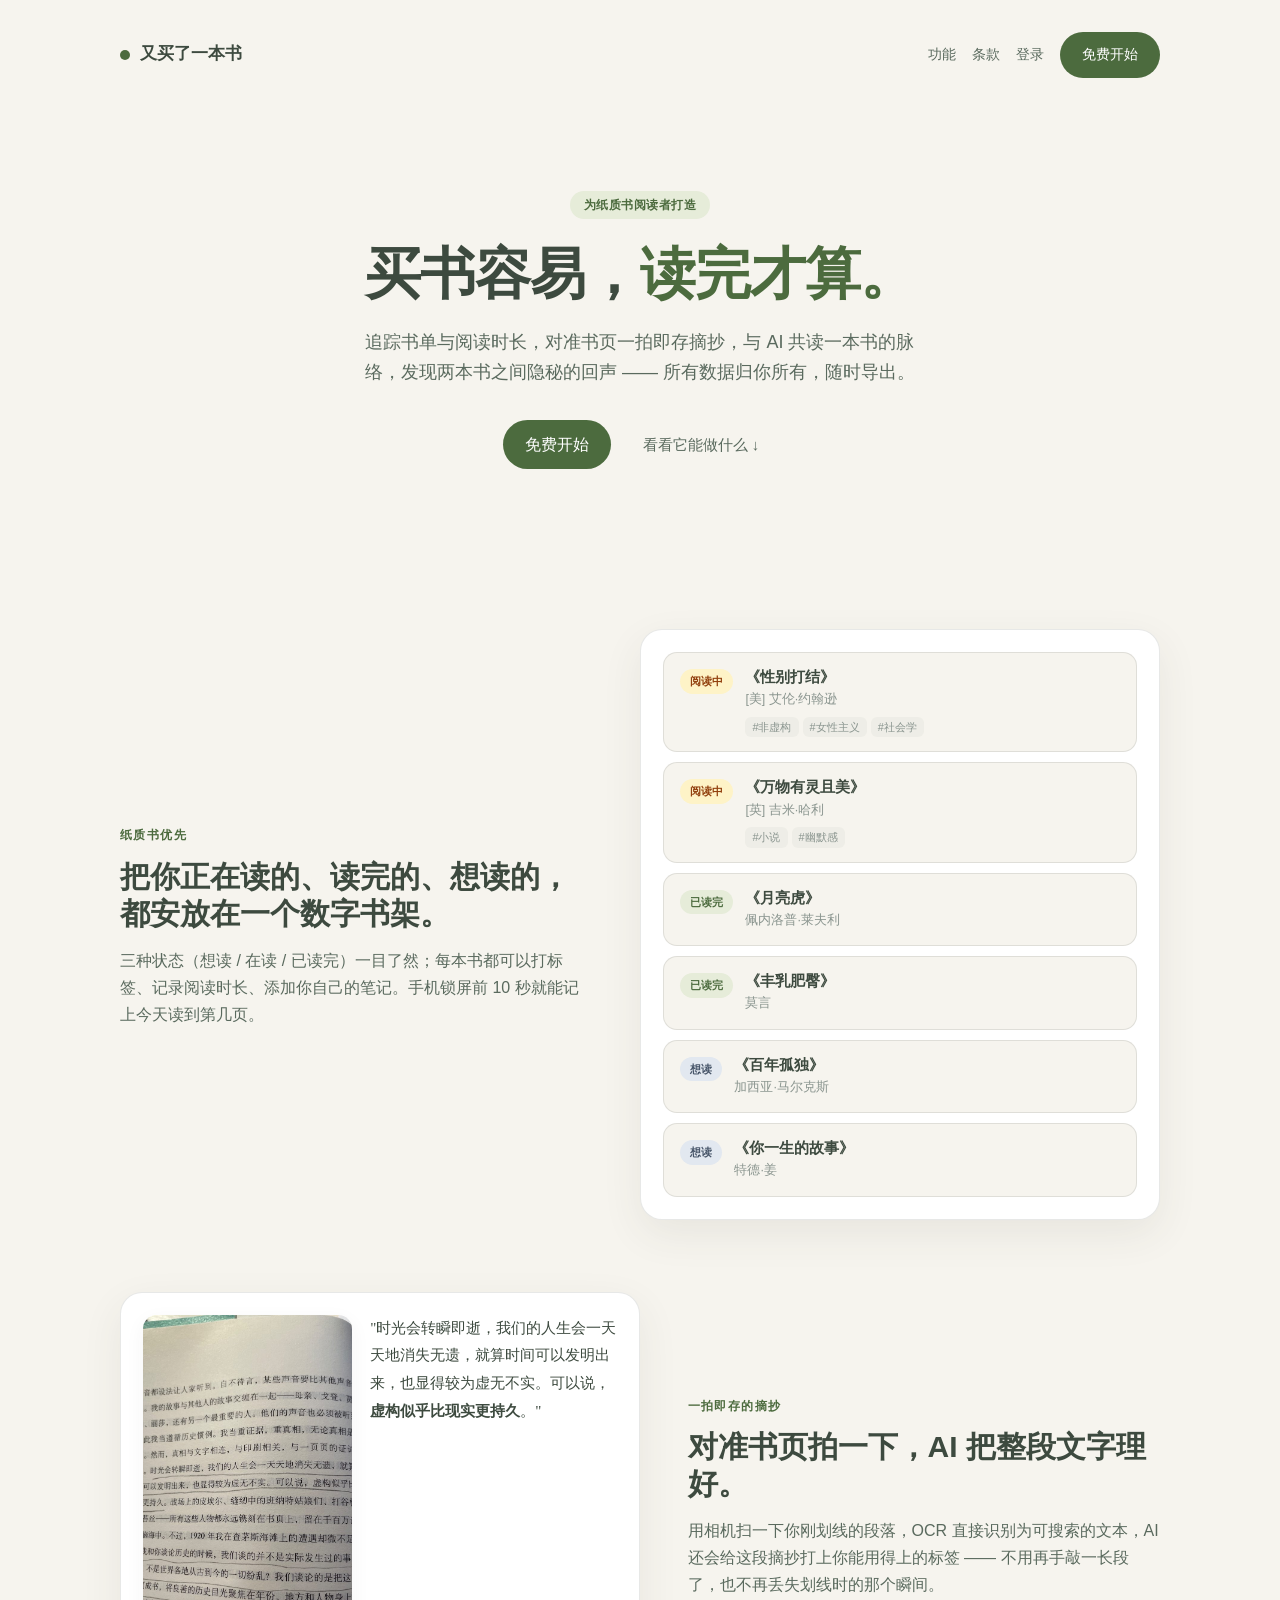
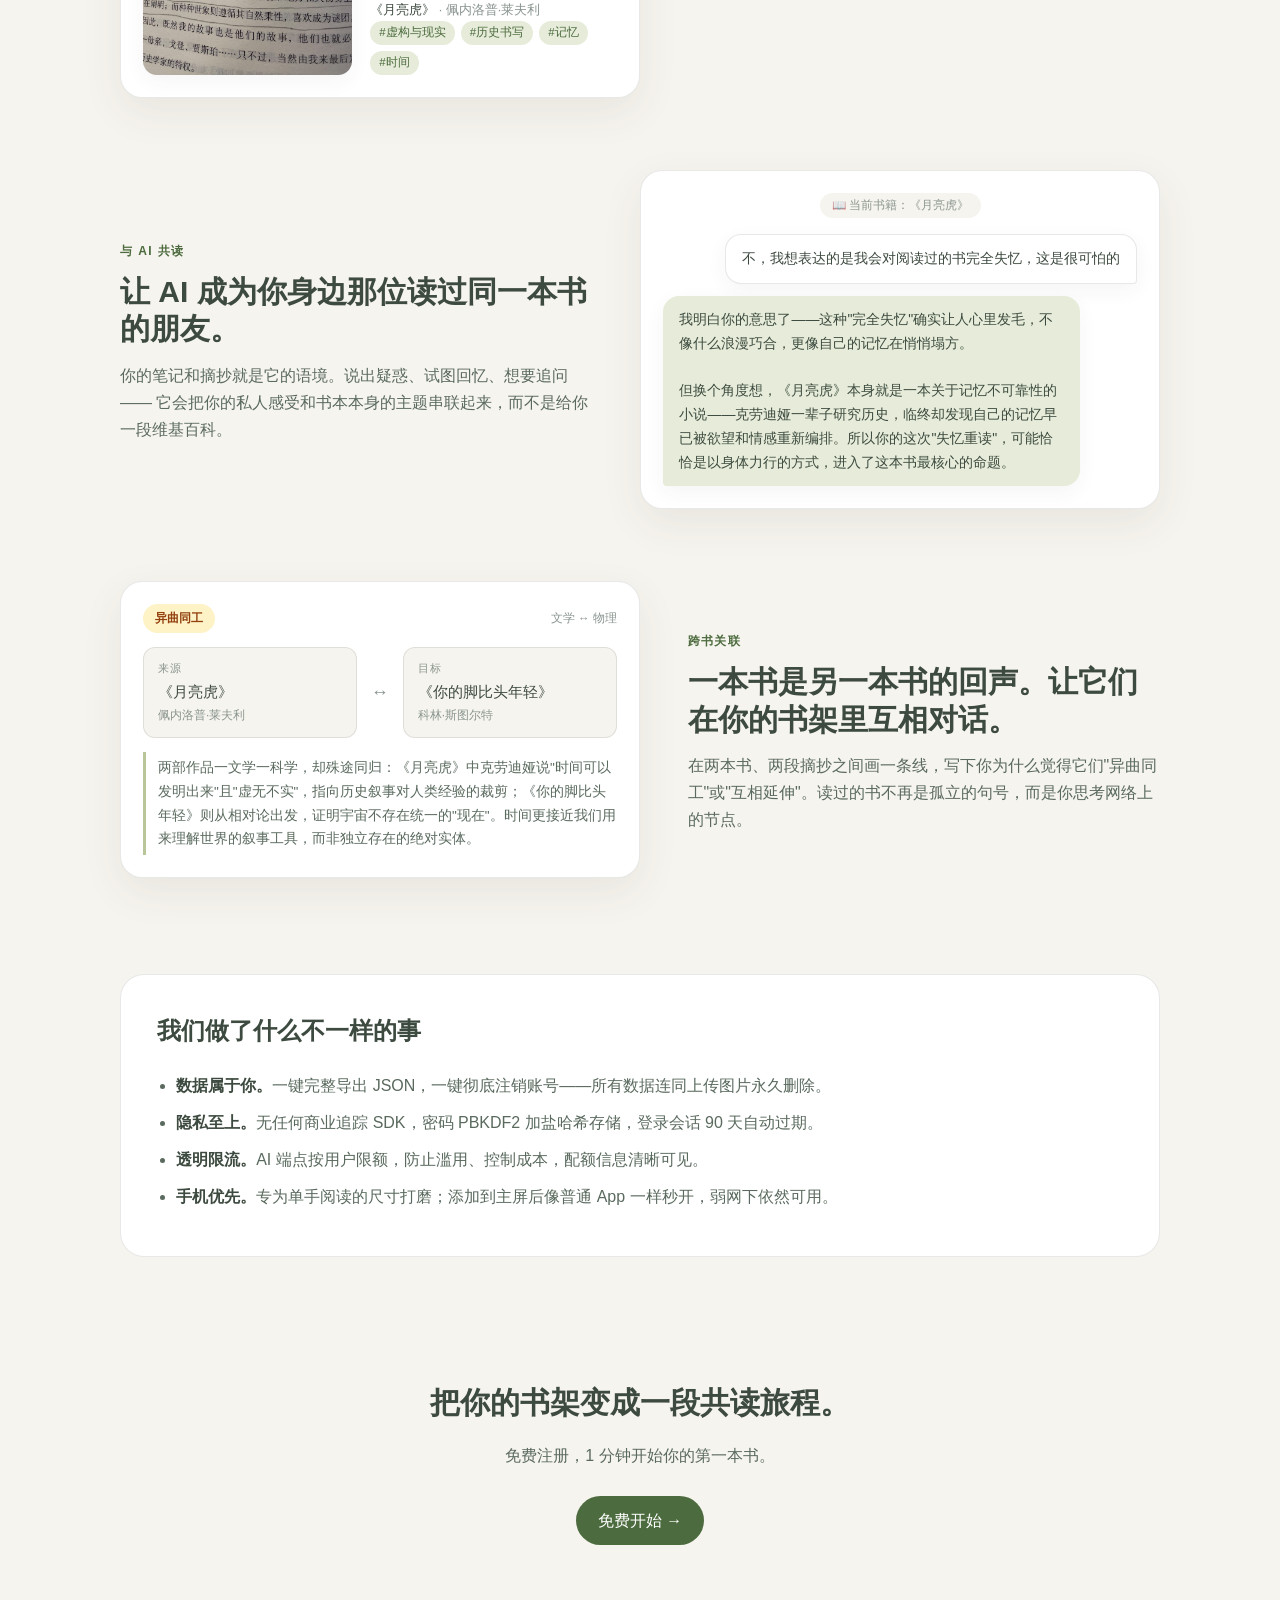
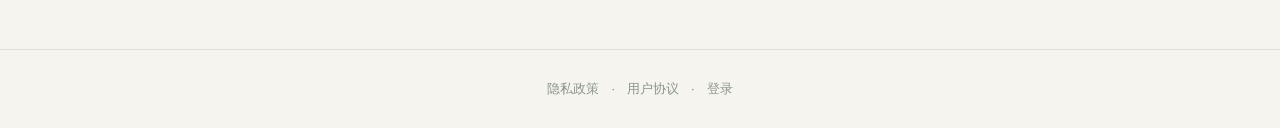
==== commit a76e9e2b: "fix(landing): 「手机优先」文案去机型/术语 + 手机端摘抄照片用固定高度 用户反馈： 1. 「我们做了什么不一样的事」最后一条提到 iPhone 12 和 PWA，对其    他机型用户" ====
--- a/landing.html
+++ b/landing.html
@@ -229,11 +229,15 @@
       border-radius: 14px;
       overflow: hidden;
       background: var(--bg);
-      aspect-ratio: 3/4;
+      /* Fixed pixel height instead of aspect-ratio — Safari 14 and older
+         don't support aspect-ratio, which made the photo collapse to 0
+         height on those phones and made the showcase look empty. */
+      height: 360px;
       box-shadow: var(--shadow-soft);
     }
     .quote-photo img {
-      width: 100%; height: 100%;
+      width: 100%;
+      height: 100%;
       object-fit: cover;
       display: block;
     }
@@ -412,7 +416,7 @@
       .showcase.flip .showcase-visual { order: 2; }
       .showcase-title { font-size: 24px; }
       .quote-card { grid-template-columns: 1fr; }
-      .quote-photo { aspect-ratio: 4/3; max-height: 340px; }
+      .quote-photo { height: 280px; }
       .why { padding: 24px; margin: 56px 0 48px; }
       .why h2 { font-size: 20px; }
       .nav-actions .nav-link { display: none; }
@@ -593,7 +597,7 @@
         <li><strong>数据属于你。</strong>一键完整导出 JSON，一键彻底注销账号——所有数据连同上传图片永久删除。</li>
         <li><strong>隐私至上。</strong>无任何商业追踪 SDK，密码 PBKDF2 加盐哈希存储，登录会话 90 天自动过期。</li>
         <li><strong>透明限流。</strong>AI 端点按用户限额，防止滥用、控制成本，配额信息清晰可见。</li>
-        <li><strong>移动优先。</strong>iPhone 12 尺寸原生设计，PWA 添加到主屏即用，离线友好。</li>
+        <li><strong>手机优先。</strong>专为单手阅读的尺寸打磨；添加到主屏后像普通 App 一样秒开，弱网下依然可用。</li>
       </ul>
     </section>
 
